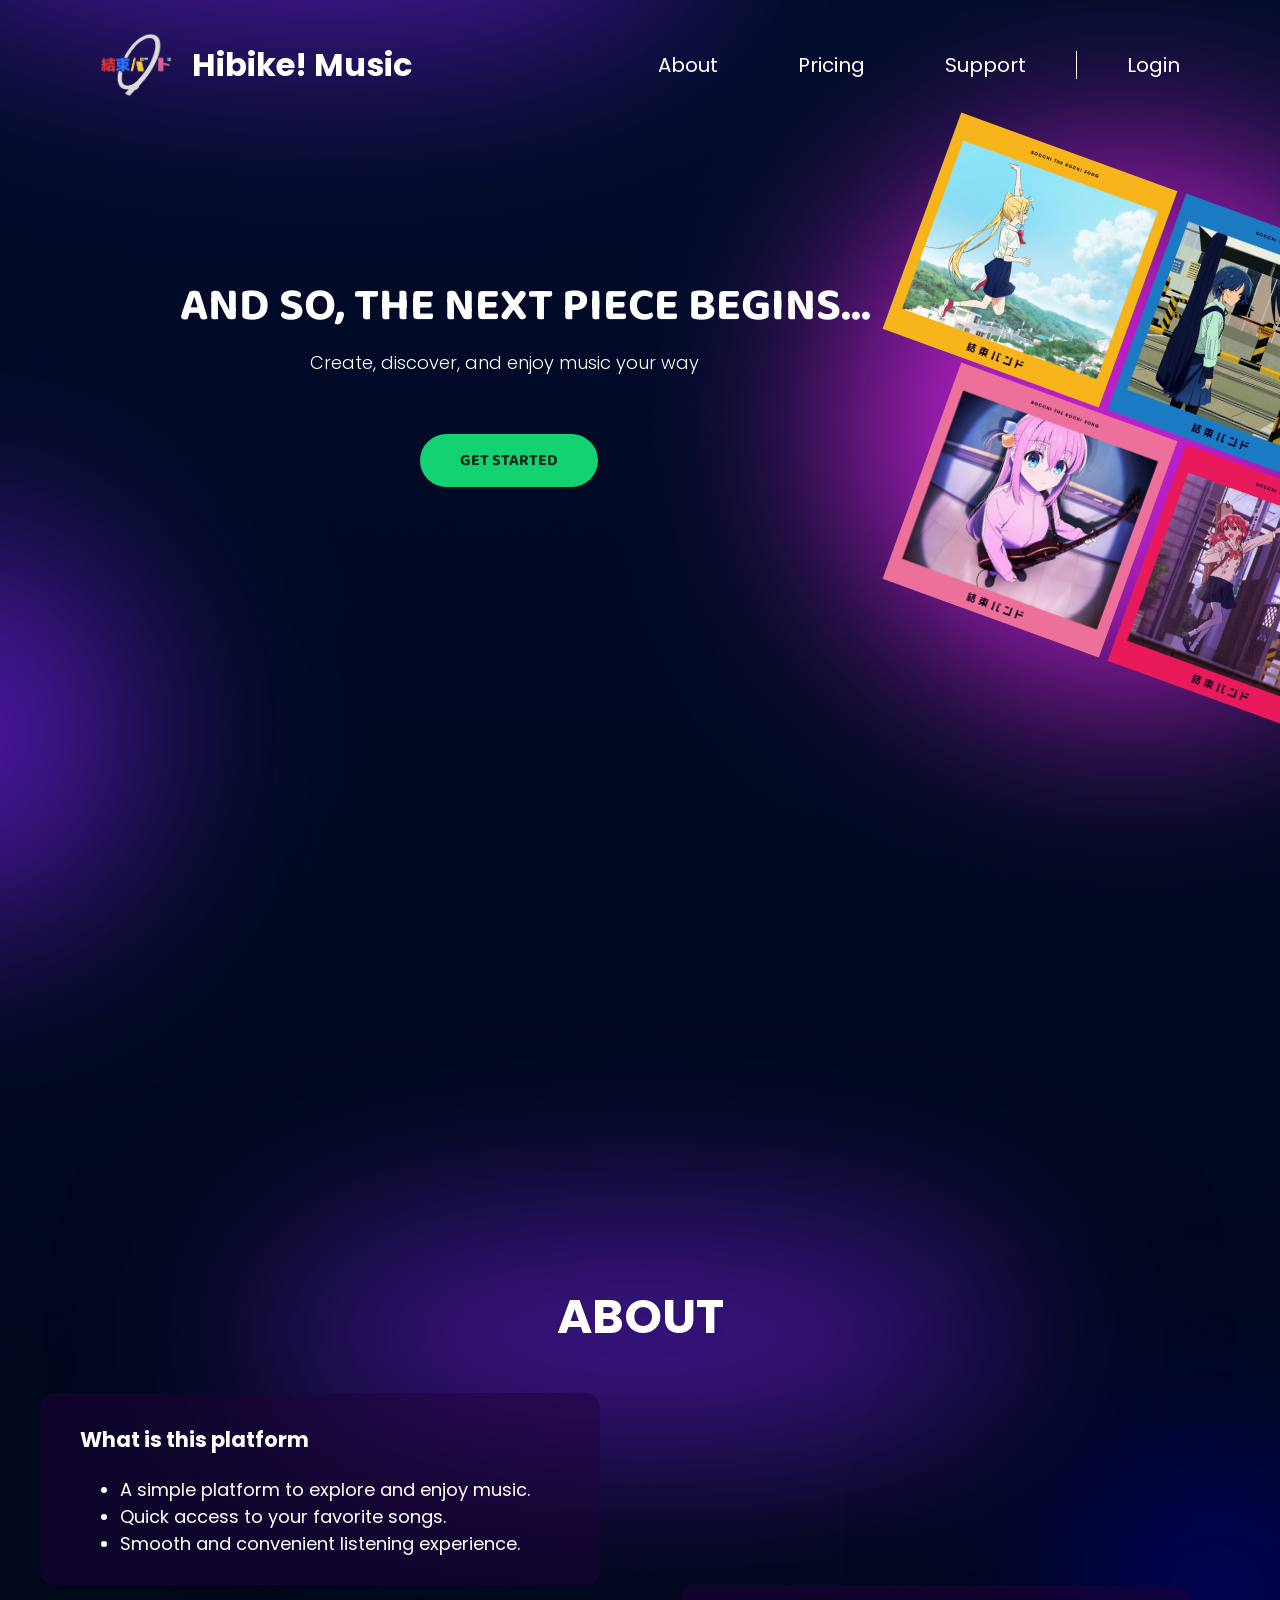
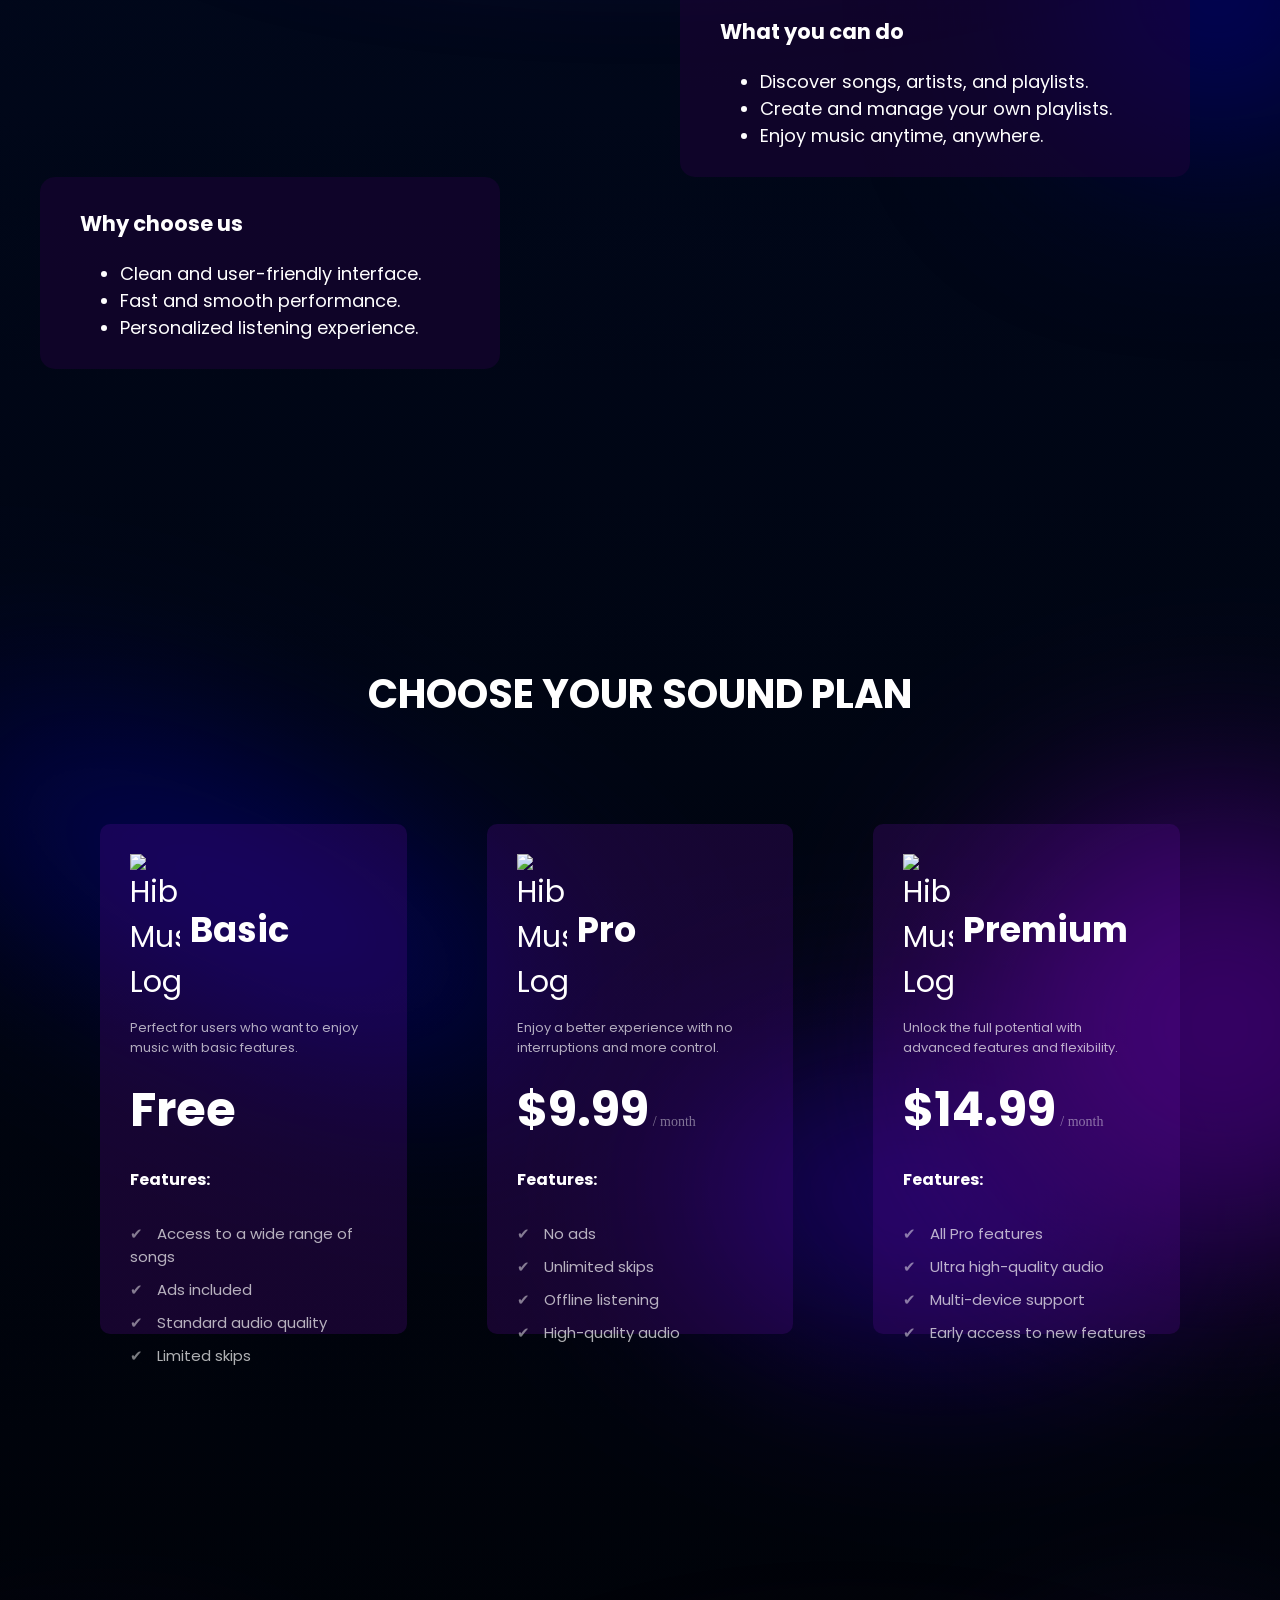
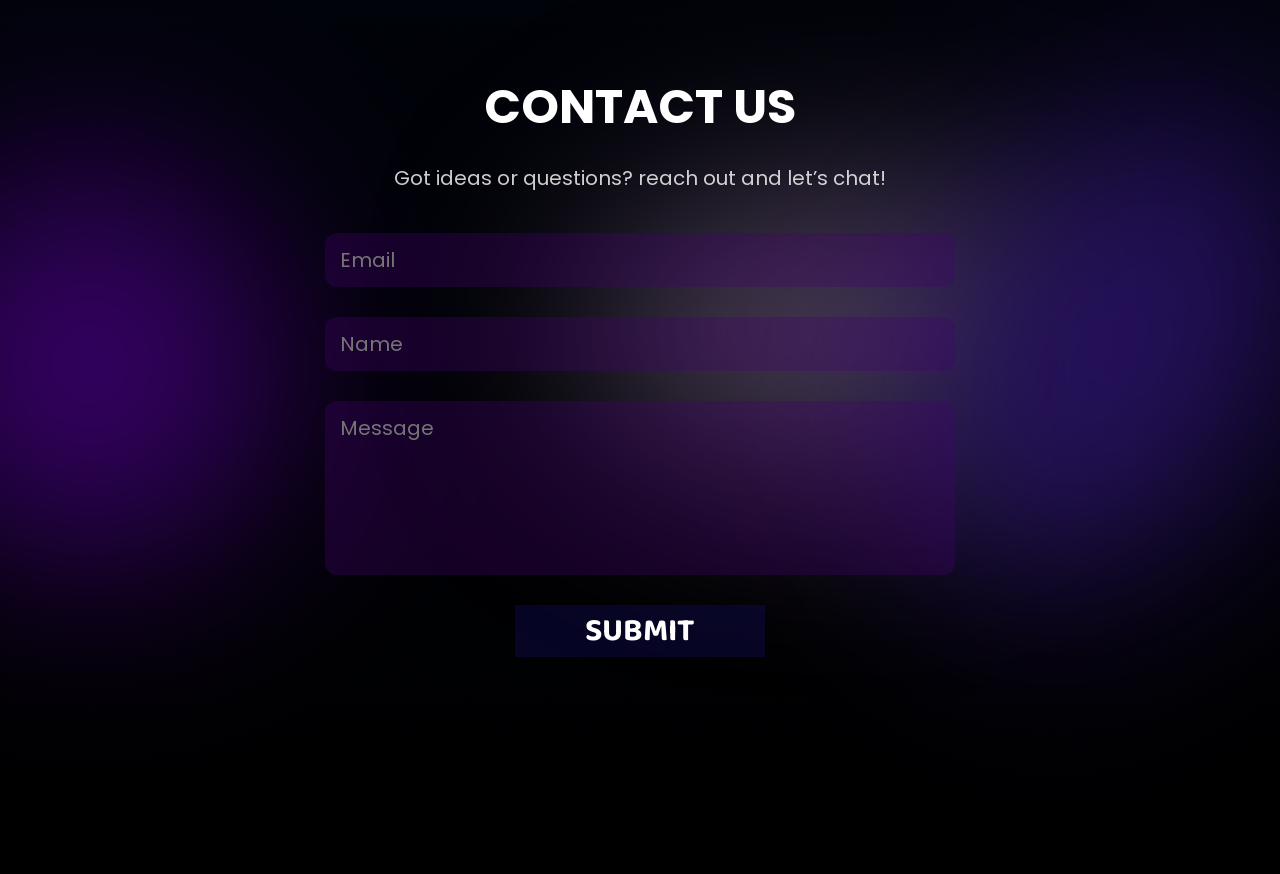
==== frontend/index.html @ 7af3702f "Reorganize frontend into frontend/ directory" ====
<!doctype html>
<html lang="en">
  <head>
    <meta charset="UTF-8" />
    <meta name="viewport" content="width=device-width, initial-scale=1.0" />
    <title>Hibike! Music</title>

    <link rel="stylesheet" href="css/style.css" />
    <!-- poppins -->
    <link rel="preconnect" href="https://fonts.googleapis.com" />
    <link rel="preconnect" href="https://fonts.gstatic.com" crossorigin />
    <link
      href="https://fonts.googleapis.com/css2?family=Poppins:ital,wght@0,100;0,200;0,300;0,400;0,500;0,600;0,700;0,800;0,900;1,100;1,200;1,300;1,400;1,500;1,600;1,700;1,800;1,900&display=swap"
      rel="stylesheet"
    />

    <link rel="preconnect" href="https://fonts.googleapis.com" />
    <link rel="preconnect" href="https://fonts.gstatic.com" crossorigin />
    <link
      href="https://fonts.googleapis.com/css2?family=Baloo+Thambi+2:wght@400..800&family=Poppins:ital,wght@0,100;0,200;0,300;0,400;0,500;0,600;0,700;0,800;0,900;1,100;1,200;1,300;1,400;1,500;1,600;1,700;1,800;1,900&display=swap"
      rel="stylesheet"
    />
    <!-- Favicon -->
    <link rel="icon" href="assets/logos/httFavicon.jpg" />
  </head>

  <body>
    <div class="ellipse1"></div>
    <div class="ellipse2"></div>
    <div class="ellipse3"></div>

    <img class="img1" src="assets/backgrounds/Ano Band.webp" />
    <img class="img2" src="assets/backgrounds/Guitar, Loneliness and Blue Planet.jpg" />
    <img class="img3" src="assets/backgrounds/never forget.jpg" />
    <img class="img4" src="assets/backgrounds/if i could be a constellation.jpg" />

    <header class="navbar">
      <a href="index.html" class="logo">
        <img src="assets/logos/logo.png" alt="Hibike Music Logo" />
        <h1>Hibike! Music</h1>
      </a>

      <ul>
        <li><a href="#about">About</a></li>
        <li><a href="#pricing">Pricing</a></li>
        <li><a href="#support">Support</a></li>
        <li><a href="login.html">Login</a></li>
      </ul>
    </header>

    <section class="hero">
      <h2 class="slogan">AND SO, THE NEXT PIECE BEGINS...</h2>
      <p class="subtitle">Create, discover, and enjoy music your way</p>
      <button class="btn" onclick="window.location.href = 'login.html'">
        GET STARTED
      </button>
    </section>

    <section id="about">
      <div class="ellipse4"></div>
      <div class="ellipse5"></div>
      <h2>ABOUT</h2>

      <div class="about-blocks">
        <div class="about-block">
          <h3>What is this platform</h3>
          <ul>
            <li>A simple platform to explore and enjoy music.</li>
            <li>Quick access to your favorite songs.</li>
            <li>Smooth and convenient listening experience.</li>
          </ul>
        </div>

        <div class="about-block">
          <h3>What you can do</h3>
          <ul>
            <li>Discover songs, artists, and playlists.</li>
            <li>Create and manage your own playlists.</li>
            <li>Enjoy music anytime, anywhere.</li>
          </ul>
        </div>

        <div class="about-block">
          <h3>Why choose us</h3>
          <ul>
            <li>Clean and user-friendly interface.</li>
            <li>Fast and smooth performance.</li>
            <li>Personalized listening experience.</li>
          </ul>
        </div>
      </div>
    </section>

    <section id="pricing">
      <div class="ellipse6"></div>
      <div class="ellipse7"></div>
      <div class="ellipse8"></div>

      <h2>CHOOSE YOUR SOUND PLAN</h2>
      <div class="pricing-container">
        <a href="checkout.html" class="price-card">
          <div class="card-header">
            <img src="images/logo.png" alt="Hibike Music Logo" />
            <h3>Basic</h3>
          </div>
          <p class="plan-desc">
            Perfect for users who want to enjoy music with basic features.
          </p>
          <p>
            <span class="price">Free</span>
          </p>
          <h4 class="features-title">Features:</h4>
          <ul>
            <li><span class="tick">✔</span> Access to a wide range of songs</li>
            <li><span class="tick">✔</span> Ads included</li>
            <li><span class="tick">✔</span> Standard audio quality</li>
            <li><span class="tick">✔</span> Limited skips</li>
          </ul>
        </a>

        <a href="checkout.html" class="price-card">
          <div class="card-header">
            <img src="images/logo.png" alt="Hibike Music Logo" />
            <h3>Pro</h3>
          </div>
          <p class="plan-desc">
            Enjoy a better experience with no interruptions and more control.
          </p>
          <p>
            <span class="price">$9.99</span>
            <span class="month">/ month</span>
          </p>
          <h4 class="features-title">Features:</h4>
          <ul>
            <li><span class="tick">✔</span> No ads</li>
            <li><span class="tick">✔</span> Unlimited skips</li>
            <li><span class="tick">✔</span> Offline listening</li>
            <li><span class="tick">✔</span> High-quality audio</li>
          </ul>
        </a>

        <a href="checkout.html" class="price-card">
          <div class="card-header">
            <img src="images/logo.png" alt="Hibike Music Logo" />
            <h3>Premium</h3>
          </div>
          <p class="plan-desc">
            Unlock the full potential with advanced features and flexibility.
          </p>
          <p>
            <span class="price">$14.99</span>
            <span class="month">/ month</span>
          </p>
          <h4 class="features-title">Features:</h4>
          <ul>
            <li><span class="tick">✔</span> All Pro features</li>
            <li><span class="tick">✔</span> Ultra high-quality audio</li>
            <li><span class="tick">✔</span> Multi-device support</li>
            <li><span class="tick">✔</span> Early access to new features</li>
          </ul>
        </a>
      </div>
    </section>

    <section id="support">
      <div class="ellipse9"></div>
      <div class="ellipse10"></div>
      <div class="ellipse11"></div>

      <h2>Contact Us</h2>

      <p class="contact-subtitle">
        Got ideas or questions? reach out and let’s chat!
      </p>

      <form class="contact-form">
        <input type="email" placeholder="Email" required />

        <input type="text" placeholder="Name" required />

        <textarea placeholder="Message" rows="5" required></textarea>

        <button type="submit">SUBMIT</button>
      </form>
    </section>
  </body>
</html>
---- frontend/css/style.css ----
/* effect */ 
html {
    scroll-behavior: smooth;
}

/* navbar */
.navbar ul li a:hover {
    color: #bb00ff;
}
/* nút get started */
.btn:hover{
    background-color: #0e8d4d;
    color: #000000;
}
/* 3 option giá */
.price-card:hover {
    background-color: rgb(103, 12, 168, 0.29);
    color: #a1a1a1;
}
/* email, name, message */
.contact-form button:hover {
    background: rgba(29, 20, 153, 0.5);
    border-radius: 10px;
    color: #BEBABA;
}
/* nút submit */
.contact-form input:hover,
.contact-form textarea:hover {
    background: rgba(66,3,111,0.5);
    border: 0px solid #ffffff;
}


                           
                           /* HERO */
body {
    margin: 0;
    padding: 0;
    box-sizing: border-box;
    background: linear-gradient(to bottom, #010C2B 0%, #000000 100%);
    min-height: 100vh;
    color: white;
    overflow-x: hidden;
}
/* khóa ko cho user kéo ảnh, hay link */
img {
    -webkit-user-drag: none;
}
a {
    -webkit-user-drag: none;
}

.ellipse1 {
    background-color: #5118A7;
    height: 286.9px;
    width: 818.86px;
    border-radius: 50%;

    filter: blur(100px);

    position: absolute;
    top: -250px;
    left: -128px;
    transform: rotate(3.13deg);
    z-index: -1;
}

.ellipse2 {
    background-color: #5118A7;
    height: 383px;
    width: 357px;
    border-radius: 50%;

    filter: blur(100px); 

    position: absolute;
    top: 540px;
    left: -220px;
    transform: rotate(3.13deg);
    z-index: -1;
}

.ellipse3 {
    background-color: #BD20CB;
    height: 534px;
    width: 573px;
    border-radius: 50%;

    filter: blur(100px); 

    position: absolute;
    top: 158px;
    right: -135px;
    transform: rotate(3.13deg);
    z-index: -1;
}

.img1 {              /* Ano band */
    width: 230px;
    transform: rotate(20deg);
    position: absolute;
    top: 226px;
    right: -90px;
}

.img2 {             /* Guitar, Loneliness and Blue Planet */
    width: 230px;
    transform: rotate(20deg);
    position: absolute;
    top: 395px;
    right: 135px;
}

.img3 {             /* never forget */
    width: 230px;
    transform: rotate(20deg);
    position: absolute;
    top: 145px;
    right: 135px;
}

.img4 {             /* if i could be a constellation */
    width: 230px;
    transform: rotate(20deg);
    position: absolute;
    top: 477px;
    right: -90px;
}


/*  bên trái: ảnh logo + logo (hibike! music) */
.navbar {
    display: flex;
    justify-content: space-between;
    align-items: center;
    padding: 20px 100px;
}

.logo {
    display: flex;
    align-items: center;
    gap: 20px;
    font-family: "Poppins", Arial, sans-serif;
    font-size: 16px;
    font-weight: bold;
}
.logo img {
    width: 72px;
    height: 64px;
}

/* xóa gạch dưới hibike music (vì ảnh và tên logo đó là link) */
.logo {
    text-decoration: none; /* bỏ gạch chân */
    color: inherit;        /* giữ màu theo thiết kế */
}

/* bên phải: about, pricing, support, login */
.navbar ul {
    display: flex;
    list-style: none;
    gap: 80px;
}

/* hiệu ứng di chuột vào */
.navbar ul li a {
    text-decoration: none;
    color: white;
    font-family: "Poppins", Arial, sans-serif;
    font-size: 20px;
}

/* thêm gạch cho phần tử cuối (Login) */
.navbar ul li:last-child a {
    border-left: 1px solid rgb(255, 255, 255);
    padding-left: 50px;
    margin-left: -30px;
}

/* phần hero: (Slogan + text + get started) */
.hero {
    padding: 100px 180px;
    display: flex;
    flex-direction: column;
    align-items: flex-start; /* sang trái nhẹ */
}

.slogan {
    font-size: 46px;
    font-family: "Baloo Thambi 2", sans-serif;
    font-weight: bold;
}

.subtitle {
    margin-top: -30px;
    font-size: 18px;
    font-family: "Poppins", Arial, sans-serif;
    font-weight: 300;
    margin-left: 130px;
}

.btn {
    margin-top: 40px;
    margin-left: 240px;

    color: rgba(0, 0, 0, 0.8);
    font-size: 16px;
    font-family: "Baloo Thambi 2", sans-serif;
    font-weight: 700;

    background-color: #12D272;
    padding: 14px 40px;
    border: none;
    border-radius: 50px;
    cursor: pointer;
}          

.hero {
    height: 100vh;   /* chiếm full màn hình */
    display: flex;
    flex-direction: column;
}

                            /* ABOUT */

.ellipse4 {
    background-color: #5118A7;
    height: 186px;
    width: 772px;
    border-radius: 50%;

    filter: blur(100px);

    position: absolute;
    z-index: -1;
}

.ellipse5 {
    background-color: #010165;
    height: 285px;
    width: 306px;
    border-radius: 50%;

    filter: blur(100px); 

    position: absolute;
    top: 1450px;
    right: -90px;
    z-index: -1;
}

#about {
    height: 100vh;
    display: flex;
    flex-direction: column;
    align-items: center;
    padding: 10px 100px;
    text-align: center;
}

#about h2 {
    font-size: 48px;      
    font-weight: bold;   
    font-family: "Poppins", Arial;  
}

/* xếp 3 block thành cột và cách 30 px */
.about-blocks {
    display: flex;
    flex-direction: column;
}

/* 3 block xài chung 1 kiểu design box, text,.. */
.about-block {
    background: rgba(30, 2, 59, 0.5);
    border-radius: 15px;     

    text-align: left; 
    padding: 10px 40px;           
    
    font-family: "Poppins", Arial; 
    font-size: 18px; 
}

/* chỉnh từng block riêng */
.about-block:nth-child(1) {
    width: 480px;
    align-self: flex-start; 
    transform: translateX(-320px);
}

.about-block:nth-child(2) {
    width: 430px;
    align-self: flex-start; 
    transform: translateX(320px);
}

.about-block:nth-child(3) {
    width: 380px;
    align-self: flex-start; 
    transform: translateX(-320px);
}

                            /* PRICING */

.ellipse6 {
    background-color: #010165;
    height: 180px;
    width: 678px;
    border-radius: 50%;

    filter: blur(100px);

    position: absolute;
    transform: rotate(24.52deg);
    top: 250px;
    left: -100px;
    z-index: -1;
}
.ellipse7 {
    background-color: #190165;
    height: 260px;
    width: 475px;
    border-radius: 50%;

    filter: blur(100px);

    position: absolute;
    transform: rotate(6.3deg);
    top: 520px;
    left: 680px;
    z-index: -1;
}
.ellipse8 {
    background-color: #360165;
    height: 450px;
    width: 480px;
    border-radius: 50%;

    filter: blur(100px);

    position: absolute;
    transform: rotate(-3.76deg);
    top: 250px;
    right: -180px;
    z-index: -1;
}
/* chung cho chữ + 3 option giá */
#pricing {
    padding: 80px 100px;
    text-align: center;
    position: relative;  /* mốc cho elip */
}

#pricing h2 {
    font-size: 40px;   
    font-weight: bold;       
    font-family: "Poppins", Arial;
    text-transform: uppercase; 
}

/* xếp 3 option giữa trang và canh chỉnh,... */
.pricing-container {
    display: flex;
    justify-content: center;
    gap: 80px;
    margin-top: 100px;
}

/* design 3 box và chữ bên trong (chung chung) */
.price-card {
    background: rgb(103, 12, 168, 0.22);

    border-radius: 10px;
    padding: 30px;
    width: 351px;
    height: 450px;

    color: white;
    text-decoration: none;
    text-align: left;
}

/* xóa hitbox Basic, pro, premium */
.price-card h3 {
    margin: 0; 
}   
/* sửa ảnh logo nhỏ */
.price-card img {
    width: 50px;
}
/* ảnh logo + 3 tên option */
.card-header {
    display: flex;
    align-items: center; /* căn giữa theo chiều dọc */
    gap: 10px;           
    margin-bottom: 10px;

    font-family: "Poppins", Arial;
    font-size: 30px;
}

/*  design các mô tả */
.plan-desc {
    font-family: "Poppins", Arial;
    font-size: 13px;
    opacity: 0.67;
}
/* giá + month */
.price {
    font-size: 48px;
    font-family: "Poppins", Arial;
    font-weight: bold;
}
.month {
    font-size: 14px; 
    opacity: 0.44;  
}

/* Features */
.features-title {
    font-family: "Poppins", Arial;
    font-size: 16px;
    font-weight: bold;
    margin-bottom: 30px;
}

/* tick + các tính năng */
.price-card ul {
    font-family: "Poppins", Arial;
    font-size: 15px;
    opacity: 0.69;
    padding-left: 0px;
    list-style: none;
}
.tick {
    margin-right: 10px; /* đẩy xa chữ */
    opacity: 0.69;
    font-size: 15px;
}

/* khoảng cách các features */
.price-card li {
    margin-bottom: 10px; /* khoảng cách giữa các dòng */
}

                            /* SUPPORT */
/* chung cho contact us + email, name, message, button */
#support {
    min-height: 100vh; 
    display: flex;
    flex-direction: column;
    justify-content: center; 
    align-items: center;     

    padding: 80px 20px;
    text-align: center;
    scroll-margin-top: -100px;

    position: relative; /* mốc cho elip */
}

/* contact us */
#support h2 {
    font-size: 48px;
    font-weight: bold;
    font-family: "Poppins", Arial;

    text-transform: uppercase;
}

.ellipse9 {
    background-color: #360165;
    height: 400px;
    width: 380px;
    border-radius: 50%;

    filter: blur(100px);

    position: absolute;
    transform: rotate(-3.76deg);
    top: 350px;
    left: -100px;
    z-index: -1;
}
.ellipse10 {
    background-color: #4E415A;
    height: 270px;
    width: 540px;
    border-radius: 50%;

    filter: blur(100px);

    position: absolute;
    transform: rotate(0deg);
    top: 380px;
    left: 580px;
    z-index: -1;
}
.ellipse11 {
    background-color: #240F5D;
    height: 530px;
    width: 330px;
    border-radius: 50%;

    filter: blur(100px);

    position: absolute;
    transform: rotate(32deg);
    bottom: 1;
    right: 0;
    z-index: -1;
}

/* sub title */
.contact-subtitle {
    margin-top: -20px;
    font-size: 20px;
    font-family: "Poppins", Arial;
    opacity: 0.8;
}

/* 3 box */
.contact-form {
    margin-top: 20px;
    display: flex;
    flex-direction: column; 
    gap: 30px;
}

/* chữ trong box và box */
.contact-form input,
.contact-form textarea {
    resize: none; 

    padding: 12px 15px;

    border-radius: 12px; 
    border: none;

    background: rgba(66,3,111,0.32); 

    color: aliceblue;

    font-family: "Poppins", Arial;
    font-size: 20px;
    width: 600px;
}

/* button */
.contact-form button {
    color: white;
    font-family: "Baloo Thambi 2", sans-serif;
    font-size: 32px; 
    font-weight: bold;

    background: rgb(29, 20, 153, 0.22);
    width: 250px;
    margin: 0 auto;
    border: none; 
    
    cursor: pointer;
}
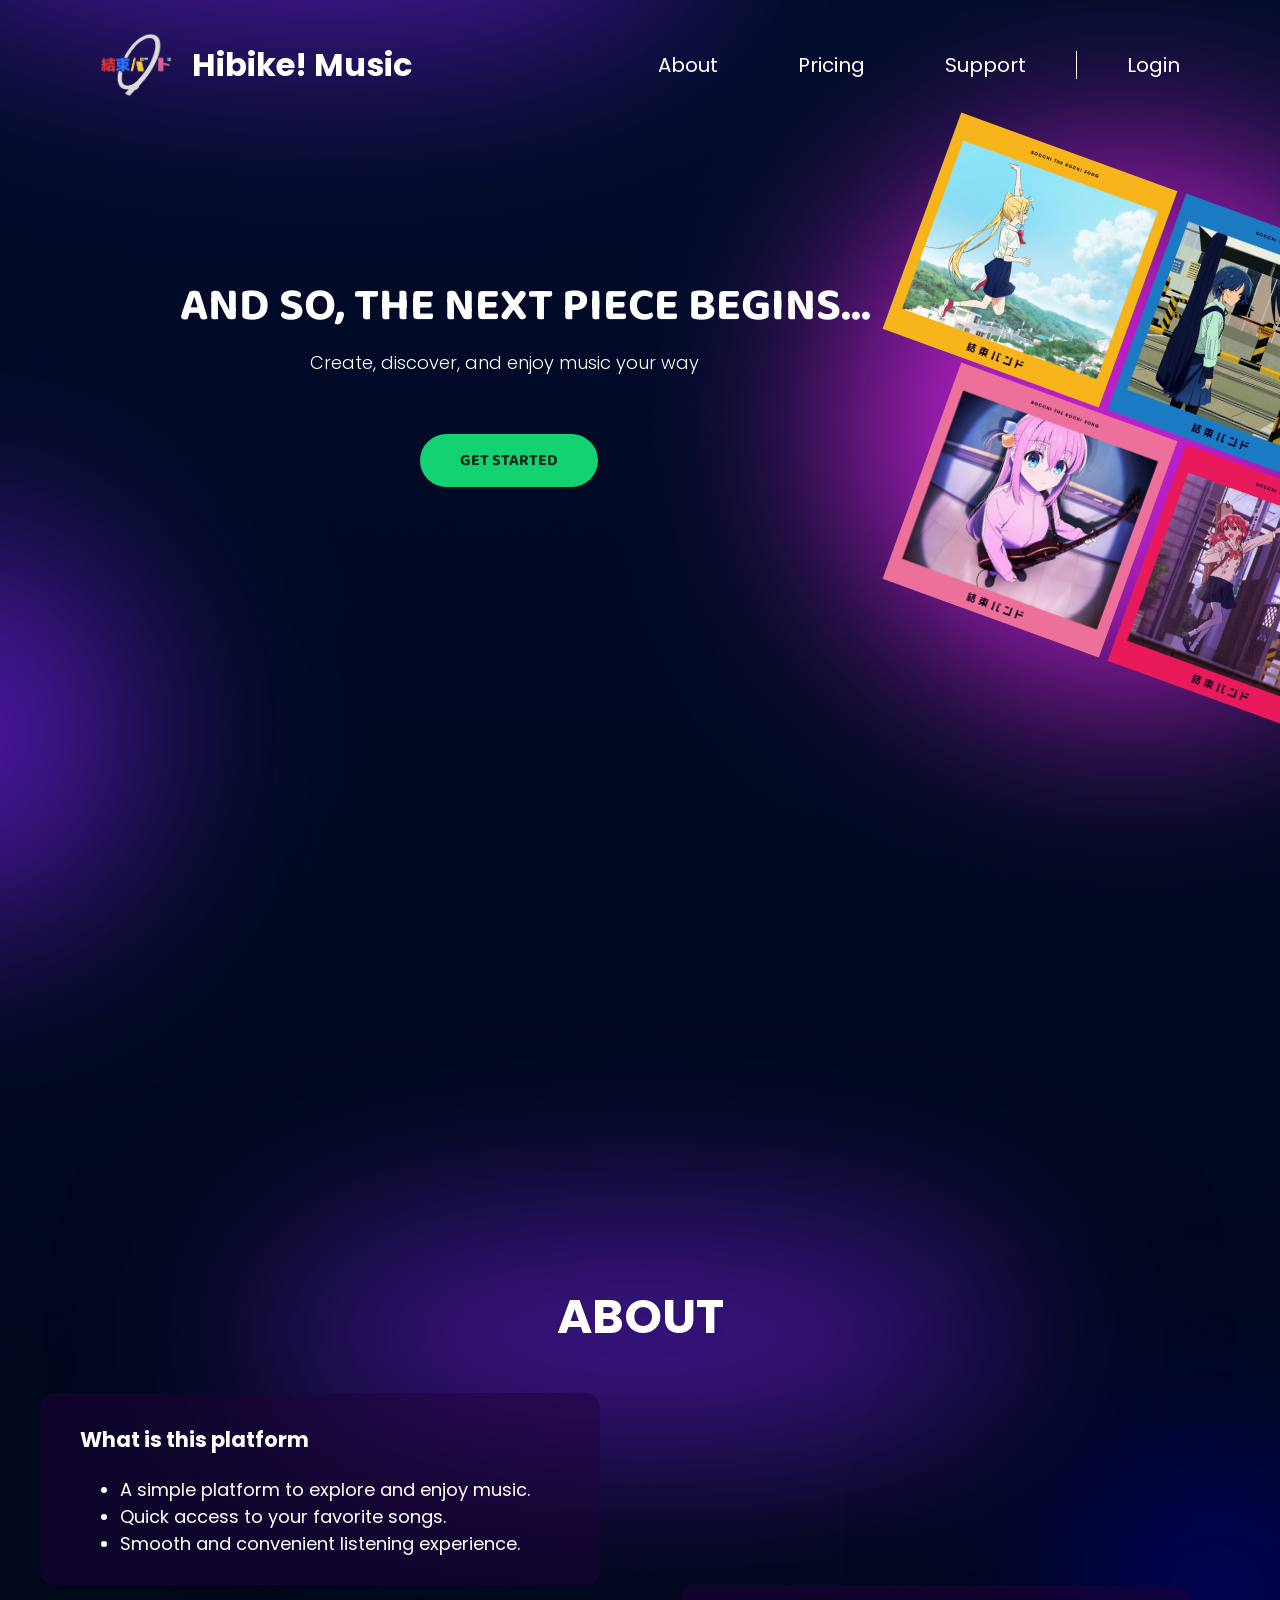
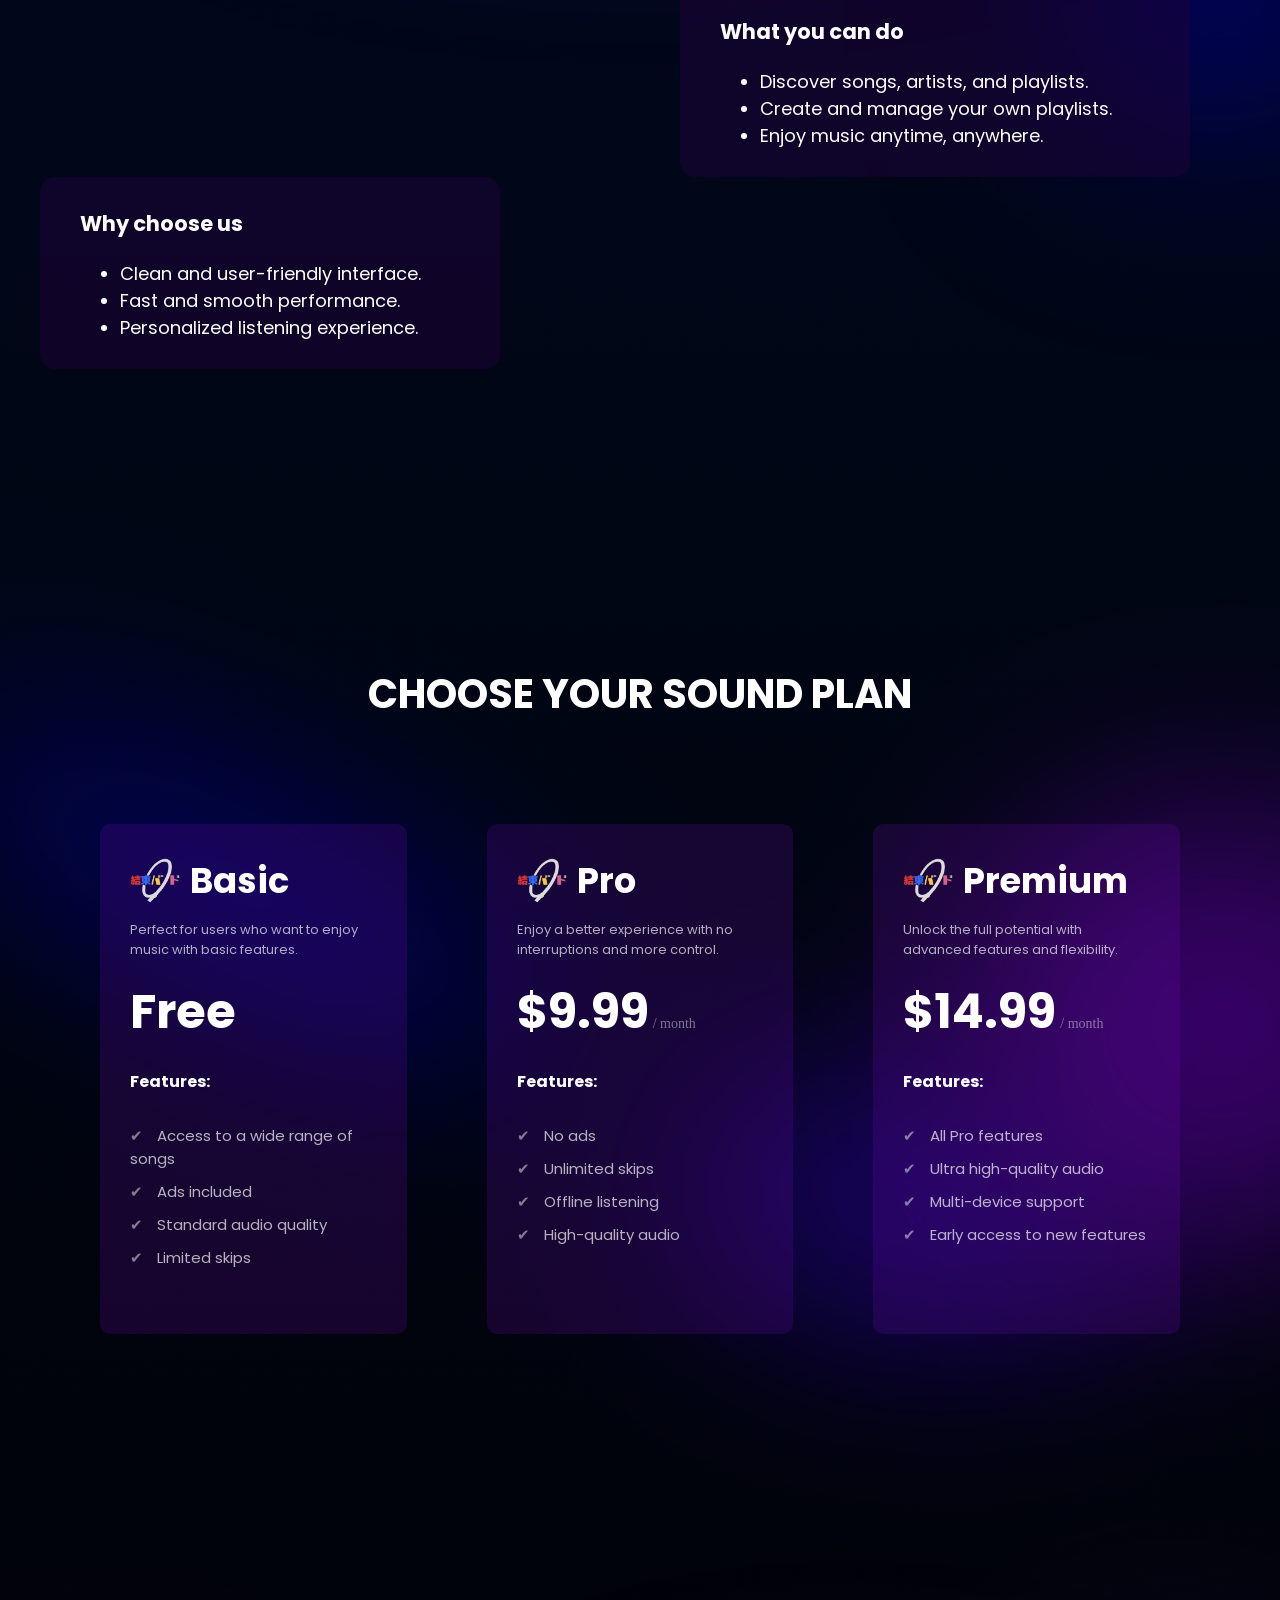
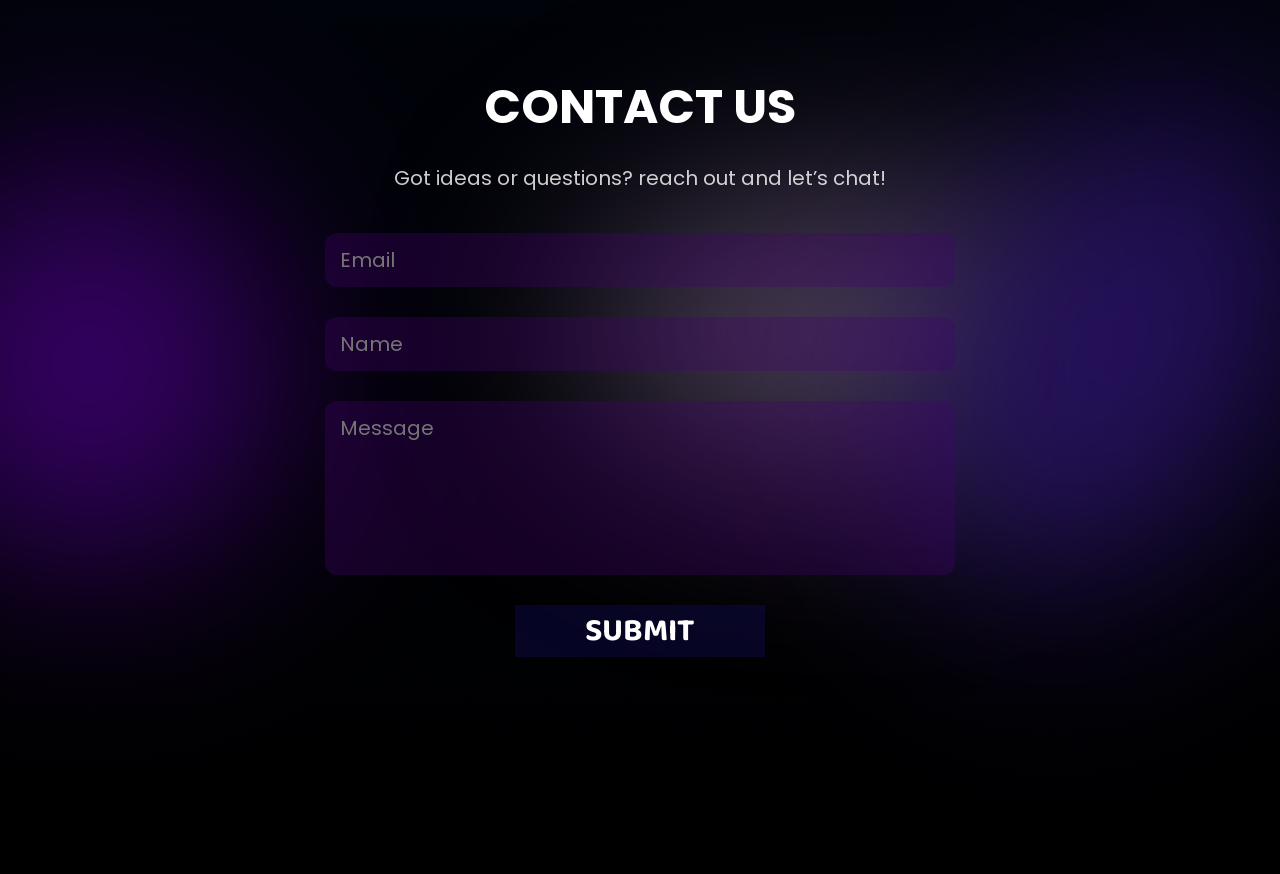
==== commit 6734ee0b: "Fix CSS hero class positioning and remove erroneous height from a selector; Update HTML asset paths " ====
--- a/frontend/index.html
+++ b/frontend/index.html
@@ -100,7 +100,7 @@
       <div class="pricing-container">
         <a href="checkout.html" class="price-card">
           <div class="card-header">
-            <img src="images/logo.png" alt="Hibike Music Logo" />
+            <img src="assets/logos/logo.png" alt="Hibike Music Logo" />
             <h3>Basic</h3>
           </div>
           <p class="plan-desc">
@@ -120,7 +120,7 @@
 
         <a href="checkout.html" class="price-card">
           <div class="card-header">
-            <img src="images/logo.png" alt="Hibike Music Logo" />
+            <img src="assets/logos/logo.png" alt="Hibike Music Logo" />
             <h3>Pro</h3>
           </div>
           <p class="plan-desc">
@@ -141,7 +141,7 @@
 
         <a href="checkout.html" class="price-card">
           <div class="card-header">
-            <img src="images/logo.png" alt="Hibike Music Logo" />
+            <img src="assets/logos/logo.png" alt="Hibike Music Logo" />
             <h3>Premium</h3>
           </div>
           <p class="plan-desc">
--- a/frontend/css/style.css
+++ b/frontend/css/style.css
@@ -178,12 +178,6 @@
 }
 
 /* phần hero: (Slogan + text + get started) */
-.hero {
-    padding: 100px 180px;
-    display: flex;
-    flex-direction: column;
-    align-items: flex-start; /* sang trái nhẹ */
-}
 
 .slogan {
     font-size: 46px;
@@ -213,13 +207,16 @@
     border: none;
     border-radius: 50px;
     cursor: pointer;
-}          
+}
 
 .hero {
+    padding: 100px 180px;
     height: 100vh;   /* chiếm full màn hình */
     display: flex;
     flex-direction: column;
-}
+    align-items: flex-start; /* sang trái nhẹ */
+}
+
 
                             /* ABOUT */
 
